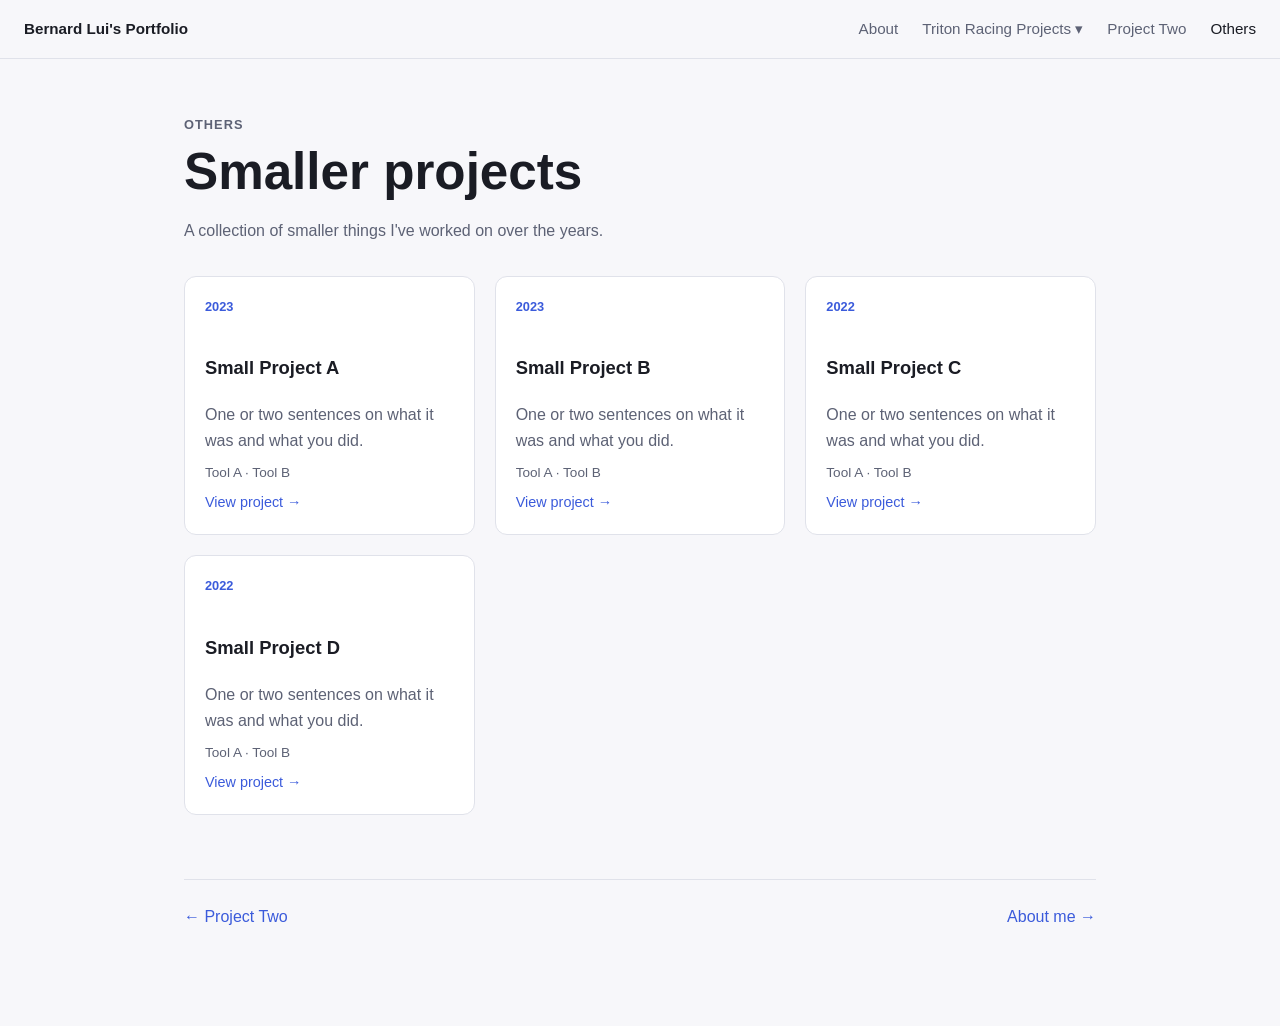
==== others.html @ 036ca852 "commit initial changes" ====
<!DOCTYPE html>
<html lang="en">
<head>
  <meta charset="UTF-8">
  <meta name="viewport" content="width=device-width, initial-scale=1">
  <title>Others — Bernard</title>
  <link rel="stylesheet" href="style.css">
</head>
<body>
  <nav>
    <a class="logo" href="index.html">Bernard Lui's Portfolio</a>
    <ul>
      <li><a href="index.html">About</a></li>
      <li class="dropdown">
        <button class="dropdown-toggle" aria-haspopup="true" aria-expanded="false">Triton Racing Projects ▾</button>
        <ul class="dropdown-menu">
          <li><a href="project1.html">Front and Rear Wing Design</a></li>
          <li><a href="project1b.html">Wing Spar Design</a></li>
          <li><a href="project1c.html">Rocker Suspension Design</a></li>
        </ul>
      </li>
      <li><a href="project2.html">Project Two</a></li>
      <li><a class="active" href="others.html">Others</a></li>
    </ul>
  </nav>

  <main class="project wide">
    <p class="eyebrow">Others</p>
    <h1>Smaller projects</h1>
    <p>A collection of smaller things I've worked on over the years.</p>

    <div class="cards">
      <article class="card">
        <span class="tag">2023</span>
        <h3>Small Project A</h3>
        <p>One or two sentences on what it was and what you did.</p>
        <p class="tools">Tool A · Tool B</p>
        <a href="#">View project →</a>
      </article>

      <article class="card">
        <span class="tag">2023</span>
        <h3>Small Project B</h3>
        <p>One or two sentences on what it was and what you did.</p>
        <p class="tools">Tool A · Tool B</p>
        <a href="#">View project →</a>
      </article>

      <article class="card">
        <span class="tag">2022</span>
        <h3>Small Project C</h3>
        <p>One or two sentences on what it was and what you did.</p>
        <p class="tools">Tool A · Tool B</p>
        <a href="#">View project →</a>
      </article>

      <article class="card">
        <span class="tag">2022</span>
        <h3>Small Project D</h3>
        <p>One or two sentences on what it was and what you did.</p>
        <p class="tools">Tool A · Tool B</p>
        <a href="#">View project →</a>
      </article>
    </div>

    <div class="pager">
      <a href="project2.html">← Project Two</a>
      <a href="index.html">About me →</a>
    </div>
  </main>
  <script src="nav.js"></script>
</body>
</html>
---- style.css ----
:root {
  --bg: #0f1117;
  --surface: #181b24;
  --text: #e8eaf0;
  --muted: #9aa0b4;
  --accent: #7c9cff;
  --border: #2a2e3b;
}

@media (prefers-color-scheme: light) {
  :root {
    --bg: #f7f7fa;
    --surface: #ffffff;
    --text: #1a1c24;
    --muted: #5d6275;
    --accent: #3b5bdb;
    --border: #e0e2ea;
  }
}

* { box-sizing: border-box; margin: 0; padding: 0; }

body {
  font-family: -apple-system, BlinkMacSystemFont, "Segoe UI", Roboto, sans-serif;
  background: var(--bg);
  color: var(--text);
  line-height: 1.6;
}

a { color: var(--accent); text-decoration: none; }
a:hover { text-decoration: underline; }

nav {
  position: sticky;
  top: 0;
  z-index: 10;
  display: flex;
  justify-content: space-between;
  align-items: center;
  padding: 16px 24px;
  background: var(--bg);
  border-bottom: 1px solid var(--border);
}
nav .logo { font-weight: 700; color: var(--text); }
nav ul { display: flex; gap: 24px; list-style: none; }
nav a { color: var(--muted); font-size: 0.95rem; }
nav a.active, nav a:hover { color: var(--text); text-decoration: none; }

/* About-me slide */
.slide {
  min-height: calc(100vh - 58px);
  display: flex;
  align-items: center;
  justify-content: center;
  padding: 48px 24px;
}
.slide-inner {
  max-width: 960px;
  width: 100%;
  display: grid;
  grid-template-columns: 280px 1fr;
  gap: 48px;
  align-items: center;
}
.avatar {
  width: 280px;
  height: 280px;
  border-radius: 50%;
  object-fit: cover;
  background: var(--surface);
  border: 2px solid var(--border);
  display: flex;
  align-items: center;
  justify-content: center;
  font-size: 5rem;
  color: var(--muted);
}
.eyebrow { color: var(--accent); font-weight: 600; letter-spacing: 0.08em; text-transform: uppercase; font-size: 0.8rem; }
h1 { font-size: clamp(2rem, 5vw, 3.2rem); line-height: 1.15; margin: 8px 0 16px; }
.lead { color: var(--muted); font-size: 1.1rem; margin-bottom: 24px; }
.facts { display: flex; flex-wrap: wrap; gap: 8px; margin-bottom: 28px; }
.facts span {
  background: var(--surface);
  border: 1px solid var(--border);
  padding: 4px 12px;
  border-radius: 999px;
  font-size: 0.85rem;
}
.cta { display: flex; gap: 12px; flex-wrap: wrap; }
.btn {
  padding: 10px 20px;
  border-radius: 8px;
  border: 1px solid var(--accent);
  font-weight: 600;
}
.btn.primary { background: var(--accent); color: #fff; }
.btn:hover { text-decoration: none; opacity: 0.9; }

/* Project pages */
main.project { max-width: 760px; margin: 0 auto; padding: 56px 24px 96px; }
main.project h1 { margin-top: 8px; }
.meta { display: flex; flex-wrap: wrap; gap: 24px; margin: 24px 0 40px; color: var(--muted); font-size: 0.9rem; }
.meta strong { display: block; color: var(--text); }
main.project h2 { margin: 40px 0 12px; font-size: 1.4rem; }
main.project p, main.project li { color: var(--muted); }
main.project ul { padding-left: 20px; }
.hero-img {
  width: 100%;
  aspect-ratio: 16 / 9;
  border-radius: 12px;
  background: var(--surface);
  border: 1px solid var(--border);
  display: flex;
  align-items: center;
  justify-content: center;
  color: var(--muted);
  margin-bottom: 32px;
  object-fit: cover;
}
.pager { display: flex; justify-content: space-between; margin-top: 64px; padding-top: 24px; border-top: 1px solid var(--border); }

@media (max-width: 720px) {
  .slide-inner { grid-template-columns: 1fr; text-align: center; justify-items: center; }
  .avatar { width: 180px; height: 180px; }
  .facts, .cta { justify-content: center; }
}

/* Others page */
main.project.wide { max-width: 960px; }
.cards { display: grid; grid-template-columns: repeat(auto-fill, minmax(260px, 1fr)); gap: 20px; margin-top: 32px; }
.card {
  background: var(--surface);
  border: 1px solid var(--border);
  border-radius: 12px;
  padding: 20px;
  display: flex;
  flex-direction: column;
  gap: 8px;
}
.card:hover { border-color: var(--accent); }
.card h3 { font-size: 1.1rem; }
.card .tag { color: var(--accent); font-size: 0.8rem; font-weight: 600; }
.card .tools { font-size: 0.85rem; }
.card a { margin-top: auto; font-size: 0.9rem; }

/* Skills list on project pages */
main.project ul.skills { list-style: none; padding: 0; display: flex; flex-wrap: wrap; gap: 8px; }
main.project ul.skills li {
  background: var(--surface);
  border: 1px solid var(--border);
  padding: 4px 12px;
  border-radius: 999px;
  font-size: 0.85rem;
}

/* Nav dropdown */
.dropdown { position: relative; }
.dropdown-toggle {
  background: none;
  border: none;
  font: inherit;
  font-size: 0.95rem;
  color: var(--muted);
  cursor: pointer;
}
.dropdown-toggle:hover, .dropdown-toggle.active, .dropdown.open .dropdown-toggle { color: var(--text); }
nav .dropdown-menu {
  display: none;
  position: absolute;
  top: 100%;
  left: -12px;
  min-width: 160px;
  flex-direction: column;
  gap: 0;
  padding: 8px 0;
  background: var(--surface);
  border: 1px solid var(--border);
  border-radius: 8px;
}
.dropdown:hover .dropdown-menu, .dropdown.open .dropdown-menu { display: flex; }
.dropdown-menu a { display: block; padding: 8px 16px; white-space: nowrap; }
.dropdown-menu a:hover { background: var(--bg); }

/* About page: scrolling sections */
html { scroll-behavior: smooth; scroll-padding-top: 70px; }
.contact { list-style: none; display: flex; flex-direction: column; gap: 6px; margin-bottom: 28px; }
.section { padding: 72px 24px; border-top: 1px solid var(--border); }
.section-inner { max-width: 960px; margin: 0 auto; }
.section h2 { font-size: 1.8rem; margin-bottom: 28px; }
.skill-groups { display: grid; grid-template-columns: repeat(auto-fit, minmax(380px, 1fr)); gap: 28px; }
.skill-group h3 { font-size: 1rem; margin-bottom: 12px; }
.chips { list-style: none; display: flex; flex-wrap: wrap; gap: 8px; }
.chips li { background: var(--surface); border: 1px solid var(--border); padding: 4px 12px; border-radius: 999px; font-size: 0.85rem; }
a.card { color: inherit; }
a.card:hover { text-decoration: none; }
a.card p { color: var(--muted); }
a.card .more { margin-top: auto; color: var(--accent); font-size: 0.9rem; }
@media (max-width: 720px) {
  .contact { align-items: center; }
  .skill-groups { grid-template-columns: 1fr; }
}

/* Skill group colours: blue, green, red, orange */
.skill-group:nth-child(1) { --chip: #3b82f6; }
.skill-group:nth-child(2) { --chip: #22c55e; }
.skill-group:nth-child(3) { --chip: #ef4444; }
.skill-group:nth-child(4) { --chip: #f97316; }
.skill-group .chips li {
  background: color-mix(in srgb, var(--chip) 15%, transparent);
  border-color: var(--chip);
  color: color-mix(in srgb, var(--chip) 70%, var(--text));
}

/* Work experience timeline */
.timeline { display: flex; flex-direction: column; gap: 32px; border-left: 2px solid var(--border); padding-left: 24px; }
.job { position: relative; }
.job::before {
  content: "";
  position: absolute;
  left: -31px;
  top: 8px;
  width: 12px;
  height: 12px;
  border-radius: 50%;
  background: var(--accent);
}
.job-head { display: flex; justify-content: space-between; flex-wrap: wrap; gap: 4px 16px; }
.job-head h3 { font-size: 1.1rem; }
.job-date { color: var(--muted); font-size: 0.9rem; }
.job-company { color: var(--accent); font-size: 0.95rem; margin-bottom: 8px; }
.job ul { padding-left: 20px; color: var(--muted); }
.skill-group:nth-child(5) { --chip: #a855f7; }

/* Side-by-side images on project pages */
main.project h3 { margin: 28px 0 12px; font-size: 1.15rem; }
.img-pair { display: grid; grid-template-columns: 1fr 1fr; gap: 16px; }
.img-pair img, .img-slot {
  width: 100%;
  aspect-ratio: 4 / 3;
  object-fit: cover;
  border-radius: 12px;
  background: var(--surface);
  border: 1px solid var(--border);
  display: flex;
  align-items: center;
  justify-content: center;
  color: var(--muted);
}
@media (max-width: 720px) { .img-pair { grid-template-columns: 1fr; } }
.img-pair img { aspect-ratio: auto; height: auto; object-fit: contain; }
.img-pair.single { grid-template-columns: 1fr; }

/* Figures with captions */
.figure { margin: 0; }
.figure img { width: 100%; height: auto; border-radius: 12px; border: 1px solid var(--border); display: block; }
.figure figcaption { text-align: center; font-style: italic; color: var(--muted); font-size: 0.9rem; margin-top: 10px; }
main.project ul.skills { margin-bottom: 32px; }

/* Two figures side by side */
.figure-pair { display: grid; grid-template-columns: 1fr 1fr; gap: 16px; align-items: start; }
@media (max-width: 720px) { .figure-pair { grid-template-columns: 1fr; } }
/* Hide the white strip at the bottom of the front wing image (shows top 905 of 1080 px) */
.figure img.crop-bottom { aspect-ratio: 1870 / 905; object-fit: cover; object-position: top; }
/* Headshot: the whole square photo fills the circle, so the face sits just above centre
   and the Triton Racing logo is fully visible near the bottom edge. */
.avatar {
  background: url("tr_headshot.png") no-repeat 1% 37% / 107% auto;
}

/* Photo/render in the project hero: show the whole image, no 16:9 crop */
img.hero-img { height: auto; aspect-ratio: auto; object-fit: contain; background: #fff; display: block; }
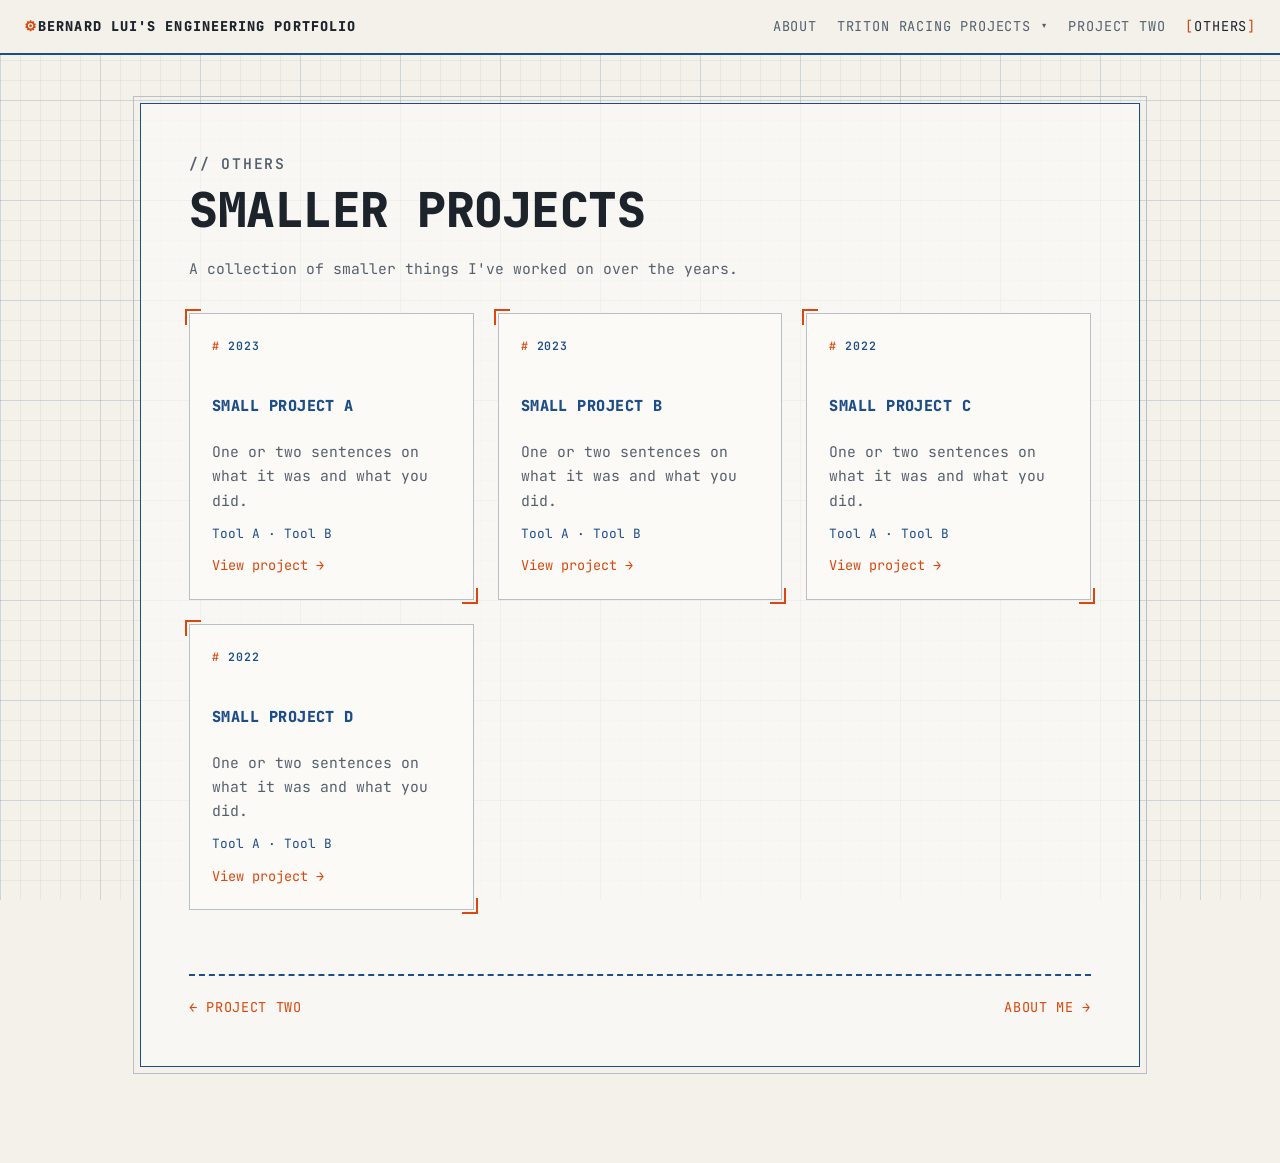
==== commit 7823e132: "edit background" ====
--- a/others.html
+++ b/others.html
@@ -8,7 +8,7 @@
 </head>
 <body>
   <nav>
-    <a class="logo" href="index.html">Bernard Lui's Portfolio</a>
+    <a class="logo" href="index.html">Bernard Lui's Engineering Portfolio</a>
     <ul>
       <li><a href="index.html">About</a></li>
       <li class="dropdown">
--- a/style.css
+++ b/style.css
@@ -1,35 +1,72 @@
+@import url("https://fonts.googleapis.com/css2?family=JetBrains+Mono:ital,wght@0,400;0,600;0,800;1,400&display=swap");
+
+/* ==========================================================
+   Theme: engineering drawing sheet
+   Light = drafting paper, Dark = blueprint
+   ========================================================== */
 :root {
-  --bg: #0f1117;
-  --surface: #181b24;
-  --text: #e8eaf0;
-  --muted: #9aa0b4;
-  --accent: #7c9cff;
-  --border: #2a2e3b;
+  --mono: "JetBrains Mono", "IBM Plex Mono", ui-monospace, "Cascadia Mono", Consolas, "Courier New", monospace;
+  --zone: 200px;         /* one ruler zone = two 5x5 grid blocks; nav.js resizes it on framed pages */
+  --bg: #0b2a4a;          /* blueprint blue */
+  --surface: #0e3459;
+  --text: #e6f1ff;
+  --muted: #9cb8d6;
+  --accent: #ffb000;      /* safety amber */
+  --line: #6fa8dc;        /* drafting lines */
+  --border: #2f5f8f;
+  --grid-minor: rgba(150, 200, 255, 0.07);
+  --grid-major: rgba(150, 200, 255, 0.14);
+  --on-accent: #0b2a4a;
 }
 
 @media (prefers-color-scheme: light) {
   :root {
-    --bg: #f7f7fa;
-    --surface: #ffffff;
-    --text: #1a1c24;
-    --muted: #5d6275;
-    --accent: #3b5bdb;
-    --border: #e0e2ea;
+    --bg: #f3f1ea;        /* drafting paper */
+    --surface: #fbfaf6;
+    --text: #1d232b;
+    --muted: #55606e;
+    --accent: #d9480f;    /* red pencil / markup */
+    --line: #1d4e89;
+    --border: #b9bfc7;
+    --grid-minor: rgba(29, 78, 137, 0.06);
+    --grid-major: rgba(29, 78, 137, 0.12);
+    --on-accent: #ffffff;
   }
 }
 
 * { box-sizing: border-box; margin: 0; padding: 0; }
 
+html { scroll-behavior: smooth; scroll-padding-top: 70px; }
+
+body, button, input, select, textarea {
+  font-family: var(--mono);
+}
+
 body {
-  font-family: -apple-system, BlinkMacSystemFont, "Segoe UI", Roboto, sans-serif;
-  background: var(--bg);
+  background-color: var(--bg);
+  background-image:
+    linear-gradient(var(--grid-major) 1px, transparent 1px),
+    linear-gradient(90deg, var(--grid-major) 1px, transparent 1px),
+    linear-gradient(var(--grid-minor) 1px, transparent 1px),
+    linear-gradient(90deg, var(--grid-minor) 1px, transparent 1px);
+  /* major line every half zone (5x5 block), minor line every tenth of a zone */
+  background-size:
+    calc(var(--zone) / 2) calc(var(--zone) / 2), calc(var(--zone) / 2) calc(var(--zone) / 2),
+    calc(var(--zone) / 10) calc(var(--zone) / 10), calc(var(--zone) / 10) calc(var(--zone) / 10);
+  background-position: var(--grid-x, 0px) var(--grid-y, 0px);
+  background-attachment: fixed;
   color: var(--text);
-  line-height: 1.6;
+  line-height: 1.65;
+  font-size: 15px;
+  counter-reset: section;
 }
 
 a { color: var(--accent); text-decoration: none; }
-a:hover { text-decoration: underline; }
-
+a:hover { text-decoration: underline; text-underline-offset: 3px; }
+
+h1, h2, h3 { font-weight: 800; letter-spacing: -0.01em; }
+
+/* ---------- Navigation: CNC control panel ---------- */
 nav {
   position: sticky;
   top: 0;
@@ -37,131 +74,37 @@
   display: flex;
   justify-content: space-between;
   align-items: center;
-  padding: 16px 24px;
+  gap: 16px;
+  flex-wrap: wrap;
+  padding: 14px 24px;
   background: var(--bg);
-  border-bottom: 1px solid var(--border);
-}
-nav .logo { font-weight: 700; color: var(--text); }
-nav ul { display: flex; gap: 24px; list-style: none; }
-nav a { color: var(--muted); font-size: 0.95rem; }
+  border-bottom: 2px solid var(--line);
+}
+nav .logo {
+  font-weight: 800;
+  color: var(--text);
+  text-transform: uppercase;
+  letter-spacing: 0.08em;
+}
+nav .logo::before { content: "⚙ "; color: var(--accent); }
+nav ul { display: flex; flex-wrap: wrap; gap: 8px 20px; list-style: none; }
+nav a, .dropdown-toggle {
+  color: var(--muted);
+  font-size: 0.85rem;
+  text-transform: uppercase;
+  letter-spacing: 0.06em;
+}
 nav a.active, nav a:hover { color: var(--text); text-decoration: none; }
-
-/* About-me slide */
-.slide {
-  min-height: calc(100vh - 58px);
-  display: flex;
-  align-items: center;
-  justify-content: center;
-  padding: 48px 24px;
-}
-.slide-inner {
-  max-width: 960px;
-  width: 100%;
-  display: grid;
-  grid-template-columns: 280px 1fr;
-  gap: 48px;
-  align-items: center;
-}
-.avatar {
-  width: 280px;
-  height: 280px;
-  border-radius: 50%;
-  object-fit: cover;
-  background: var(--surface);
-  border: 2px solid var(--border);
-  display: flex;
-  align-items: center;
-  justify-content: center;
-  font-size: 5rem;
-  color: var(--muted);
-}
-.eyebrow { color: var(--accent); font-weight: 600; letter-spacing: 0.08em; text-transform: uppercase; font-size: 0.8rem; }
-h1 { font-size: clamp(2rem, 5vw, 3.2rem); line-height: 1.15; margin: 8px 0 16px; }
-.lead { color: var(--muted); font-size: 1.1rem; margin-bottom: 24px; }
-.facts { display: flex; flex-wrap: wrap; gap: 8px; margin-bottom: 28px; }
-.facts span {
-  background: var(--surface);
-  border: 1px solid var(--border);
-  padding: 4px 12px;
-  border-radius: 999px;
-  font-size: 0.85rem;
-}
-.cta { display: flex; gap: 12px; flex-wrap: wrap; }
-.btn {
-  padding: 10px 20px;
-  border-radius: 8px;
-  border: 1px solid var(--accent);
-  font-weight: 600;
-}
-.btn.primary { background: var(--accent); color: #fff; }
-.btn:hover { text-decoration: none; opacity: 0.9; }
-
-/* Project pages */
-main.project { max-width: 760px; margin: 0 auto; padding: 56px 24px 96px; }
-main.project h1 { margin-top: 8px; }
-.meta { display: flex; flex-wrap: wrap; gap: 24px; margin: 24px 0 40px; color: var(--muted); font-size: 0.9rem; }
-.meta strong { display: block; color: var(--text); }
-main.project h2 { margin: 40px 0 12px; font-size: 1.4rem; }
-main.project p, main.project li { color: var(--muted); }
-main.project ul { padding-left: 20px; }
-.hero-img {
-  width: 100%;
-  aspect-ratio: 16 / 9;
-  border-radius: 12px;
-  background: var(--surface);
-  border: 1px solid var(--border);
-  display: flex;
-  align-items: center;
-  justify-content: center;
-  color: var(--muted);
-  margin-bottom: 32px;
-  object-fit: cover;
-}
-.pager { display: flex; justify-content: space-between; margin-top: 64px; padding-top: 24px; border-top: 1px solid var(--border); }
-
-@media (max-width: 720px) {
-  .slide-inner { grid-template-columns: 1fr; text-align: center; justify-items: center; }
-  .avatar { width: 180px; height: 180px; }
-  .facts, .cta { justify-content: center; }
-}
-
-/* Others page */
-main.project.wide { max-width: 960px; }
-.cards { display: grid; grid-template-columns: repeat(auto-fill, minmax(260px, 1fr)); gap: 20px; margin-top: 32px; }
-.card {
-  background: var(--surface);
-  border: 1px solid var(--border);
-  border-radius: 12px;
-  padding: 20px;
-  display: flex;
-  flex-direction: column;
-  gap: 8px;
-}
-.card:hover { border-color: var(--accent); }
-.card h3 { font-size: 1.1rem; }
-.card .tag { color: var(--accent); font-size: 0.8rem; font-weight: 600; }
-.card .tools { font-size: 0.85rem; }
-.card a { margin-top: auto; font-size: 0.9rem; }
-
-/* Skills list on project pages */
-main.project ul.skills { list-style: none; padding: 0; display: flex; flex-wrap: wrap; gap: 8px; }
-main.project ul.skills li {
-  background: var(--surface);
-  border: 1px solid var(--border);
-  padding: 4px 12px;
-  border-radius: 999px;
-  font-size: 0.85rem;
-}
+nav > ul > li > a.active::before, .dropdown-toggle.active::before { content: "["; color: var(--accent); }
+nav > ul > li > a.active::after,  .dropdown-toggle.active::after  { content: "]"; color: var(--accent); }
 
 /* Nav dropdown */
 .dropdown { position: relative; }
 .dropdown-toggle {
   background: none;
   border: none;
-  font: inherit;
-  font-size: 0.95rem;
-  color: var(--muted);
   cursor: pointer;
+  padding: 0;
 }
 .dropdown-toggle:hover, .dropdown-toggle.active, .dropdown.open .dropdown-toggle { color: var(--text); }
 nav .dropdown-menu {
@@ -169,103 +112,540 @@
   position: absolute;
   top: 100%;
   left: -12px;
-  min-width: 160px;
+  min-width: 200px;
   flex-direction: column;
   gap: 0;
-  padding: 8px 0;
+  padding: 6px 0;
+  background: var(--surface);
+  border: 1px solid var(--line);
+  box-shadow: 4px 4px 0 var(--border);
+}
+.dropdown:hover .dropdown-menu, .dropdown.open .dropdown-menu { display: flex; }
+.dropdown-menu a { display: block; padding: 8px 16px; white-space: nowrap; text-transform: none; letter-spacing: 0; }
+.dropdown-menu a::before { content: "› "; color: var(--accent); }
+.dropdown-menu a:hover { background: var(--bg); }
+
+/* ---------- Hero / about slide ---------- */
+.slide {
+  min-height: calc(100vh - 58px);
+  display: flex;
+  align-items: center;
+  justify-content: center;
+  padding: 48px 24px;
+}
+/* Drawing sheet: outer frame, inner border, title block */
+.sheet {
+  position: relative;
+  max-width: 1040px;
+  width: 100%;
+  padding: 10px;
+  border: 2px solid var(--line);
+  background: color-mix(in srgb, var(--surface) 70%, transparent);
+}
+
+.sheet-body {
+  border: 1px solid var(--line);
+  display: grid;
+  grid-template-columns: minmax(0, 1fr) minmax(0, 460px);
+  grid-template-rows: 1fr auto;
+  grid-template-areas:
+    "view notes"
+    "view title";
+}
+
+.view {
+  grid-area: view;
+  display: flex;
+  flex-direction: column;
+  align-items: center;
+  justify-content: center;
+  gap: 44px;
+  padding: 56px 32px;
+}
+.view-label { text-align: center; font-size: 0.7rem; color: var(--muted); letter-spacing: 0.1em; }
+.view-label strong {
+  display: block;
+  width: max-content;
+  margin: 0 auto 4px;
+  font-size: 0.95rem;
+  color: var(--text);
+  border-bottom: 2px solid var(--text);
+}
+
+.notes {
+  grid-area: notes;
+  align-self: start;
+  padding: 22px 24px;
+  font-size: 0.75rem;
+  color: var(--muted);
+  text-transform: uppercase;
+  letter-spacing: 0.04em;
+}
+.notes-head { color: var(--text); font-weight: 800; margin-bottom: 6px; }
+.notes ol { padding-left: 20px; }
+
+/* Title block: bottom-right corner */
+.title-block {
+  grid-area: title;
+  margin: 0 -1px -1px 0;
+  display: grid;
+  grid-template-columns: repeat(4, minmax(0, 1fr));
+  border-top: 1px solid var(--line);
+  border-left: 1px solid var(--line);
+  background: var(--surface);
+}
+.tb-cell {
+  display: flex;
+  flex-direction: column;
+  min-width: 0;
+  padding: 6px 10px 8px;
+  border-right: 1px solid var(--line);
+  border-bottom: 1px solid var(--line);
+}
+.tb-name { grid-column: span 4; padding: 10px 12px 14px; }
+.tb-half { grid-column: span 2; }
+.tb-wide { grid-column: span 3; }
+/* Clickable cells (See my work / Resume) */
+.tb-action { padding: 10px 12px 12px; transition: background-color 0.15s, color 0.15s; }
+.tb-action:hover { text-decoration: none; background: var(--accent); }
+.tb-action .tb-value { color: var(--accent); font-size: 0.95rem; }
+.tb-action.primary { background: var(--accent); }
+.tb-action.primary:hover { background: color-mix(in srgb, var(--accent) 80%, var(--text)); }
+.tb-action.primary .tb-label, .tb-action.primary .tb-value,
+.tb-action:hover .tb-label, .tb-action:hover .tb-value { color: var(--on-accent); }
+.tb-label {
+  font-size: 0.6rem;
+  color: var(--line);
+  text-transform: uppercase;
+  letter-spacing: 0.12em;
+}
+.tb-value { font-size: 0.85rem; font-weight: 600; color: var(--text); overflow-wrap: anywhere; }
+a.tb-value { color: var(--accent); }
+
+/* Headshot drawn like a hole with a centre mark */
+.avatar {
+  position: relative;
+  width: 280px;
+  height: 280px;
+  border-radius: 50%;
+  border: 2px solid var(--line);
+  outline: 1px dashed var(--border);
+  outline-offset: 10px;
+  background: url("tr_headshot.png") no-repeat 1% 37% / 107% auto;
+  background-color: var(--surface);
+}
+.avatar::before, .avatar::after {
+  content: "";
+  position: absolute;
+  background: var(--line);
+}
+/* Centre lines: visible only outside the circle, so they never cross the face */
+.avatar::before {
+  left: -28px; right: -28px; top: 50%; height: 1px;
+  -webkit-mask: linear-gradient(90deg, #000 0 24px, transparent 24px calc(100% - 24px), #000 calc(100% - 24px));
+          mask: linear-gradient(90deg, #000 0 24px, transparent 24px calc(100% - 24px), #000 calc(100% - 24px));
+}
+.avatar::after {
+  top: -28px; bottom: -28px; left: 50%; width: 1px;
+  -webkit-mask: linear-gradient(180deg, #000 0 24px, transparent 24px calc(100% - 24px), #000 calc(100% - 24px));
+          mask: linear-gradient(180deg, #000 0 24px, transparent 24px calc(100% - 24px), #000 calc(100% - 24px));
+}
+
+h1 { font-size: clamp(1.9rem, 5vw, 3rem); line-height: 1.1; margin: 8px 0 20px; text-transform: uppercase; }
+.title-block h1 { font-size: clamp(1.6rem, 4vw, 2.4rem); margin: 2px 0 0; }
+
+.eyebrow {
+  color: var(--accent);
+  font-weight: 600;
+  letter-spacing: 0.12em;
+  text-transform: uppercase;
+  font-size: 0.75rem;
+}
+.eyebrow::before { content: "// "; }
+.lead { color: var(--muted); font-size: 1.05rem; margin-bottom: 24px; }
+
+
+.facts { display: flex; flex-wrap: wrap; gap: 8px; margin-bottom: 28px; }
+.facts span { border: 1px solid var(--border); padding: 4px 10px; font-size: 0.8rem; }
+
+/* Buttons: machined blocks */
+.cta { display: flex; gap: 12px; flex-wrap: wrap; }
+.btn {
+  display: inline-block;
+  padding: 10px 20px;
+  border: 2px solid var(--accent);
+  color: var(--accent);
+  font-weight: 600;
+  font-size: 0.85rem;
+  text-transform: uppercase;
+  letter-spacing: 0.08em;
+  box-shadow: 4px 4px 0 var(--border);
+  transition: transform 0.12s, box-shadow 0.12s;
+}
+.btn.primary { background: var(--accent); color: var(--on-accent); }
+.btn:hover {
+  text-decoration: none;
+  transform: translate(2px, 2px);
+  box-shadow: 2px 2px 0 var(--border);
+}
+
+/* ---------- Scrolling sections ---------- */
+.section { padding: 72px 24px; }
+.section-inner { max-width: 960px; margin: 0 auto; }
+.section h2 {
+  counter-increment: section;
+  display: flex;
+  align-items: center;
+  gap: 16px;
+  font-size: 1.4rem;
+  text-transform: uppercase;
+  letter-spacing: 0.04em;
+  margin-bottom: 32px;
+}
+/* Section number in a datum-style box, then a dimension line */
+.section h2::before {
+  content: counter(section, decimal-leading-zero);
+  flex: none;
+  padding: 2px 8px;
+  border: 2px solid var(--accent);
+  color: var(--accent);
+  font-size: 0.9rem;
+}
+.section h2::after {
+  content: "";
+  flex: 1;
+  height: 9px;
+  border-left: 1px solid var(--line);
+  border-right: 1px solid var(--line);
+  background: linear-gradient(var(--line), var(--line)) center / 100% 1px no-repeat;
+  opacity: 0.7;
+}
+
+/* Chips: square part tags */
+.chips { list-style: none; display: flex; flex-wrap: wrap; gap: 8px; }
+.chips li, main.project ul.skills li {
   background: var(--surface);
   border: 1px solid var(--border);
-  border-radius: 8px;
-}
-.dropdown:hover .dropdown-menu, .dropdown.open .dropdown-menu { display: flex; }
-.dropdown-menu a { display: block; padding: 8px 16px; white-space: nowrap; }
-.dropdown-menu a:hover { background: var(--bg); }
-
-/* About page: scrolling sections */
-html { scroll-behavior: smooth; scroll-padding-top: 70px; }
-.contact { list-style: none; display: flex; flex-direction: column; gap: 6px; margin-bottom: 28px; }
-.section { padding: 72px 24px; border-top: 1px solid var(--border); }
-.section-inner { max-width: 960px; margin: 0 auto; }
-.section h2 { font-size: 1.8rem; margin-bottom: 28px; }
+  border-left: 3px solid var(--line);
+  padding: 4px 12px;
+  font-size: 0.8rem;
+}
+
 .skill-groups { display: grid; grid-template-columns: repeat(auto-fit, minmax(380px, 1fr)); gap: 28px; }
-.skill-group h3 { font-size: 1rem; margin-bottom: 12px; }
-.chips { list-style: none; display: flex; flex-wrap: wrap; gap: 8px; }
-.chips li { background: var(--surface); border: 1px solid var(--border); padding: 4px 12px; border-radius: 999px; font-size: 0.85rem; }
-a.card { color: inherit; }
-a.card:hover { text-decoration: none; }
-a.card p { color: var(--muted); }
-a.card .more { margin-top: auto; color: var(--accent); font-size: 0.9rem; }
-@media (max-width: 720px) {
-  .contact { align-items: center; }
-  .skill-groups { grid-template-columns: 1fr; }
-}
-
-/* Skill group colours: blue, green, red, orange */
+.skill-group {
+  counter-increment: group;
+  border: 1px dashed var(--border);
+  padding: 18px;
+}
+.skill-groups { counter-reset: group; }
+.skill-group h3 {
+  font-size: 0.85rem;
+  text-transform: uppercase;
+  letter-spacing: 0.08em;
+  margin-bottom: 14px;
+  color: var(--chip, var(--text));
+}
+.skill-group h3::before { content: "GRP-" counter(group, upper-alpha) " · "; color: var(--muted); font-weight: 400; }
+
+/* Skill group colours: blue, green, red, orange, purple */
 .skill-group:nth-child(1) { --chip: #3b82f6; }
 .skill-group:nth-child(2) { --chip: #22c55e; }
 .skill-group:nth-child(3) { --chip: #ef4444; }
 .skill-group:nth-child(4) { --chip: #f97316; }
+.skill-group:nth-child(5) { --chip: #a855f7; }
 .skill-group .chips li {
-  background: color-mix(in srgb, var(--chip) 15%, transparent);
-  border-color: var(--chip);
-  color: color-mix(in srgb, var(--chip) 70%, var(--text));
-}
-
-/* Work experience timeline */
-.timeline { display: flex; flex-direction: column; gap: 32px; border-left: 2px solid var(--border); padding-left: 24px; }
+  background: color-mix(in srgb, var(--chip) 12%, var(--surface));
+  border-color: color-mix(in srgb, var(--chip) 45%, var(--border));
+  border-left-color: var(--chip);
+}
+
+/* Work experience: timeline drawn as a shaft with datum points */
+.timeline { display: flex; flex-direction: column; gap: 36px; border-left: 2px dashed var(--line); padding-left: 28px; }
 .job { position: relative; }
 .job::before {
   content: "";
   position: absolute;
-  left: -31px;
-  top: 8px;
-  width: 12px;
-  height: 12px;
-  border-radius: 50%;
-  background: var(--accent);
+  left: -37px;
+  top: 6px;
+  width: 14px;
+  height: 14px;
+  background: var(--bg);
+  border: 2px solid var(--accent);
+  transform: rotate(45deg);
 }
 .job-head { display: flex; justify-content: space-between; flex-wrap: wrap; gap: 4px 16px; }
-.job-head h3 { font-size: 1.1rem; }
-.job-date { color: var(--muted); font-size: 0.9rem; }
-.job-company { color: var(--accent); font-size: 0.95rem; margin-bottom: 8px; }
-.job ul { padding-left: 20px; color: var(--muted); }
-.skill-group:nth-child(5) { --chip: #a855f7; }
-
-/* Side-by-side images on project pages */
-main.project h3 { margin: 28px 0 12px; font-size: 1.15rem; }
+.job-head h3 { font-size: 1.05rem; }
+.job-date {
+  color: var(--line);
+  font-size: 0.8rem;
+  border: 1px solid var(--border);
+  padding: 1px 8px;
+  align-self: flex-start;
+}
+.job-company { color: var(--accent); font-size: 0.85rem; margin-bottom: 10px; }
+.job ul { padding-left: 20px; color: var(--muted); font-size: 0.9rem; }
+.job li { margin-bottom: 6px; }
+.job li::marker { content: "▸ "; color: var(--line); }
+
+/* ---------- Cards with corner registration marks ---------- */
+.cards { display: grid; grid-template-columns: repeat(auto-fill, minmax(260px, 1fr)); gap: 24px; margin-top: 32px; }
+.card {
+  position: relative;
+  background: var(--surface);
+  border: 1px solid var(--border);
+  padding: 22px;
+  display: flex;
+  flex-direction: column;
+  gap: 10px;
+  transition: border-color 0.15s, transform 0.15s;
+}
+.card::before, .card::after {
+  content: "";
+  position: absolute;
+  width: 14px;
+  height: 14px;
+  border: 0 solid var(--accent);
+}
+.card::before { top: -5px; left: -5px; border-top-width: 2px; border-left-width: 2px; }
+.card::after  { bottom: -5px; right: -5px; border-bottom-width: 2px; border-right-width: 2px; }
+.card:hover { border-color: var(--line); transform: translateY(-2px); }
+.card h3 { font-size: 1rem; text-transform: uppercase; letter-spacing: 0.03em; }
+.card .tag { color: var(--line); font-size: 0.72rem; font-weight: 600; text-transform: uppercase; letter-spacing: 0.08em; }
+.card .tag::before { content: "# "; color: var(--accent); }
+.card p { font-size: 0.88rem; }
+.card .tools { font-size: 0.8rem; color: var(--line); }
+.card a { margin-top: auto; font-size: 0.85rem; }
+a.card { color: inherit; }
+a.card:hover { text-decoration: none; }
+a.card p { color: var(--muted); }
+a.card .more { margin-top: auto; color: var(--accent); font-size: 0.85rem; text-transform: uppercase; letter-spacing: 0.06em; }
+
+/* ---------- Project pages ---------- */
+main.project {
+  max-width: 820px;
+  margin: 48px auto 96px;
+  padding: 48px;
+  background: color-mix(in srgb, var(--surface) 75%, transparent);
+  border: 1px solid var(--line);
+  outline: 1px solid var(--border);
+  outline-offset: 6px;
+}
+main.project.wide { max-width: 1000px; }
+main.project h1 { margin-top: 8px; }
+main.project h2 {
+  margin: 44px 0 14px;
+  font-size: 1.15rem;
+  text-transform: uppercase;
+  letter-spacing: 0.04em;
+  padding-bottom: 6px;
+  border-bottom: 1px solid var(--line);
+}
+main.project h2::before { content: "§ "; color: var(--accent); }
+main.project h3 { margin: 28px 0 12px; font-size: 0.95rem; color: var(--line); }
+main.project p, main.project li { color: var(--muted); font-size: 0.92rem; }
+main.project ul { padding-left: 20px; }
+main.project li::marker { color: var(--accent); }
+main.project ul.skills { list-style: none; padding: 0; display: flex; flex-wrap: wrap; gap: 8px; margin-bottom: 32px; }
+
+/* Meta block styled like a drawing title block */
+.meta {
+  display: grid;
+  grid-template-columns: repeat(auto-fit, minmax(160px, 1fr));
+  margin: 24px 0 40px;
+  border: 1px solid var(--line);
+  font-size: 0.85rem;
+  color: var(--muted);
+}
+.meta > div { padding: 10px 14px; border-right: 1px solid var(--line); }
+.meta > div:last-child { border-right: none; }
+.meta strong {
+  display: block;
+  color: var(--line);
+  font-size: 0.68rem;
+  text-transform: uppercase;
+  letter-spacing: 0.12em;
+}
+
+.hero-img {
+  width: 100%;
+  aspect-ratio: 16 / 9;
+  background: var(--surface);
+  border: 1px solid var(--line);
+  display: flex;
+  align-items: center;
+  justify-content: center;
+  color: var(--muted);
+  margin-bottom: 32px;
+  object-fit: cover;
+  font-size: 0.85rem;
+  text-transform: uppercase;
+  letter-spacing: 0.1em;
+}
+/* Photo/render in the project hero: show the whole image, no 16:9 crop */
+img.hero-img { height: auto; aspect-ratio: auto; object-fit: contain; background: #fff; display: block; }
+
+/* Side-by-side images */
 .img-pair { display: grid; grid-template-columns: 1fr 1fr; gap: 16px; }
 .img-pair img, .img-slot {
   width: 100%;
   aspect-ratio: 4 / 3;
   object-fit: cover;
-  border-radius: 12px;
   background: var(--surface);
-  border: 1px solid var(--border);
+  border: 1px solid var(--line);
   display: flex;
   align-items: center;
   justify-content: center;
   color: var(--muted);
 }
-@media (max-width: 720px) { .img-pair { grid-template-columns: 1fr; } }
 .img-pair img { aspect-ratio: auto; height: auto; object-fit: contain; }
 .img-pair.single { grid-template-columns: 1fr; }
 
 /* Figures with captions */
 .figure { margin: 0; }
-.figure img { width: 100%; height: auto; border-radius: 12px; border: 1px solid var(--border); display: block; }
-.figure figcaption { text-align: center; font-style: italic; color: var(--muted); font-size: 0.9rem; margin-top: 10px; }
-main.project ul.skills { margin-bottom: 32px; }
-
-/* Two figures side by side */
+.figure img { width: 100%; height: auto; border: 1px solid var(--line); display: block; }
+.figure figcaption { text-align: center; font-style: italic; color: var(--muted); font-size: 0.8rem; margin-top: 10px; }
 .figure-pair { display: grid; grid-template-columns: 1fr 1fr; gap: 16px; align-items: start; }
-@media (max-width: 720px) { .figure-pair { grid-template-columns: 1fr; } }
 /* Hide the white strip at the bottom of the front wing image (shows top 905 of 1080 px) */
 .figure img.crop-bottom { aspect-ratio: 1870 / 905; object-fit: cover; object-position: top; }
-/* Headshot: the whole square photo fills the circle, so the face sits just above centre
-   and the Triton Racing logo is fully visible near the bottom edge. */
-.avatar {
-  background: url("tr_headshot.png") no-repeat 1% 37% / 107% auto;
-}
-
-/* Photo/render in the project hero: show the whole image, no 16:9 crop */
-img.hero-img { height: auto; aspect-ratio: auto; object-fit: contain; background: #fff; display: block; }
+
+.pager {
+  display: flex;
+  justify-content: space-between;
+  gap: 16px;
+  margin-top: 64px;
+  padding-top: 20px;
+  border-top: 2px dashed var(--line);
+  font-size: 0.85rem;
+  text-transform: uppercase;
+  letter-spacing: 0.05em;
+}
+
+/* ---------- Small screens ---------- */
+@media (max-width: 720px) {
+  nav { padding: 12px 16px; }
+  .slide { padding: 40px 16px; }
+  .sheet { padding: 6px; }
+  .sheet-body { grid-template-columns: 1fr; grid-template-rows: none; grid-template-areas: "view" "notes" "title"; }
+  .view { padding: 48px 16px 32px; gap: 40px; }
+  .title-block { grid-template-columns: repeat(2, minmax(0, 1fr)); margin-left: -1px; }
+  .tb-name, .tb-half, .tb-wide, .tb-link { grid-column: span 2; }
+  .avatar { width: 180px; height: 180px; }
+  .facts, .cta { justify-content: center; }
+  .section { padding: 56px 16px; }
+  .skill-groups { grid-template-columns: 1fr; }
+  .img-pair, .figure-pair { grid-template-columns: 1fr; }
+  main.project { margin: 24px 16px 64px; padding: 28px 18px; }
+  .meta > div { border-right: none; border-bottom: 1px solid var(--line); }
+  .meta > div:last-child { border-bottom: none; }
+}
+
+/* ==========================================================
+   Scroll motion (classes added by nav.js; skipped entirely
+   when the visitor prefers reduced motion)
+   ========================================================== */
+.scroll-progress {
+  position: absolute;
+  left: 0;
+  right: 0;
+  bottom: -2px;
+  height: 3px;
+  background: repeating-linear-gradient(90deg, var(--accent) 0 10px, color-mix(in srgb, var(--accent) 55%, transparent) 10px 12px);
+  transform: scaleX(0);
+  transform-origin: left;
+  pointer-events: none;
+}
+
+.timeline { position: relative; }
+.timeline::before {
+  content: "";
+  position: absolute;
+  left: -2px;
+  top: 0;
+  width: 2px;
+  height: 100%;
+  background: var(--accent);
+  transform: scaleY(var(--draw, 0));
+  transform-origin: top;
+}
+
+@media (prefers-reduced-motion: no-preference) {
+  /* Grid drifts slower than the page for a parallax feel */
+  body { background-position: var(--grid-x, 0px) calc(var(--grid-y, 0px) + var(--scroll, 0) * -0.25px); }
+
+  /* Logo gear turns as you scroll; hero centre lines rotate slowly */
+  nav .logo::before { display: inline-block; transform: rotate(calc(var(--scroll, 0) * 0.5deg)); }
+  .avatar::before, .avatar::after { transform: rotate(calc(var(--scroll, 0) * 0.12deg)); }
+
+  /* Fade + slide up on entry, staggered by sibling index */
+  .reveal {
+    --d: calc(var(--i, 0) * 70ms);
+    opacity: 0;
+    translate: 0 28px;
+    transition:
+      opacity 0.6s ease var(--d),
+      translate 0.7s cubic-bezier(0.2, 0.7, 0.2, 1) var(--d),
+      border-color 0.15s, transform 0.15s, box-shadow 0.15s, background-color 0.15s;
+  }
+  .reveal.in { opacity: 1; translate: 0 0; }
+
+  /* Section heading: number box pops, dimension line draws across */
+  .section h2.reveal::before { scale: 0.6; transition: scale 0.5s cubic-bezier(0.3, 1.6, 0.5, 1) 0.1s; }
+  .section h2.reveal.in::before { scale: 1; }
+  .section h2.reveal::after { transform: scaleX(0); transform-origin: left; transition: transform 1s cubic-bezier(0.2, 0.7, 0.2, 1) 0.25s; }
+  .section h2.reveal.in::after { transform: scaleX(1); }
+
+  /* Timeline datum points spin into place */
+  .job.reveal::before { scale: 0; rotate: -180deg; transition: scale 0.5s 0.15s, rotate 0.6s 0.15s; }
+  .job.reveal.in::before { scale: 1; rotate: 0deg; }
+  .timeline { border-left-color: var(--border); }
+
+  /* Card corner marks slide outward on hover, like a selection box */
+  .card::before, .card::after { transition: translate 0.2s; }
+  .card:hover::before { translate: -3px -3px; }
+  .card:hover::after { translate: 3px 3px; }
+}
+
+/* ==========================================================
+   Page frame (index): fixed drawing-sheet border with zone rulers.
+   nav.js sets --zone so exactly 12 zones span the sheet width
+   (6 on phones); the background grid is sized from --zone and
+   starts at the inner border, so every zone = two 5x5 blocks.
+   ========================================================== */
+body.framed { --frame: 40px; --grid-x: var(--frame); --grid-y: var(--frame); padding: var(--frame); }
+body.framed nav { top: var(--frame); }
+body.framed .slide { min-height: calc(100vh - 58px - 2 * var(--frame)); }
+body.framed .section { scroll-margin-top: var(--frame); }
+
+.page-frame { position: fixed; inset: 0; z-index: 20; pointer-events: none; }
+/* Double border: thin outer trim line, heavy inner border line */
+.page-frame::before, .page-frame::after { content: ""; position: absolute; z-index: 2; }
+.page-frame::before { inset: 4px; border: 1px solid var(--line); }
+.page-frame::after { inset: var(--frame); border: 2px solid var(--line); }
+
+.ruler { position: absolute; overflow: hidden; background: var(--bg); color: var(--line); font-size: 0.68rem; font-weight: 600; }
+.ruler-top, .ruler-bottom { left: 0; right: 0; height: var(--frame); z-index: 1; }
+.ruler-top { top: 0; }
+.ruler-bottom { bottom: 0; }
+.ruler-left, .ruler-right { top: 0; bottom: 0; width: var(--frame); }
+.ruler-left { left: 0; }
+.ruler-right { right: 0; }
+
+/* Tracks start at the inner border; labels sit centred between divider lines */
+.ruler-track { position: absolute; display: flex; }
+.ruler-track span { flex: none; display: flex; align-items: center; justify-content: center; }
+.ruler-top .ruler-track, .ruler-bottom .ruler-track { top: 0; bottom: 0; left: var(--frame); }
+.ruler-top .ruler-track span, .ruler-bottom .ruler-track span { width: var(--zone); }
+.ruler-top .ruler-track span + span, .ruler-bottom .ruler-track span + span { border-left: 1px solid var(--line); }
+
+.ruler-left .ruler-track, .ruler-right .ruler-track { left: 0; right: 0; top: var(--frame); flex-direction: column; }
+.ruler-left .ruler-track span, .ruler-right .ruler-track span { height: var(--zone); border-top: 1px solid var(--line); }
+
+/* Side rulers travel with the parallax grid */
+@media (prefers-reduced-motion: no-preference) {
+  .ruler-left .ruler-track, .ruler-right .ruler-track { transform: translateY(calc(var(--scroll, 0) * -0.25px)); }
+}
+
+@media (max-width: 720px) {
+  body.framed { --frame: 20px; }
+  .ruler { font-size: 0.55rem; }
+}
